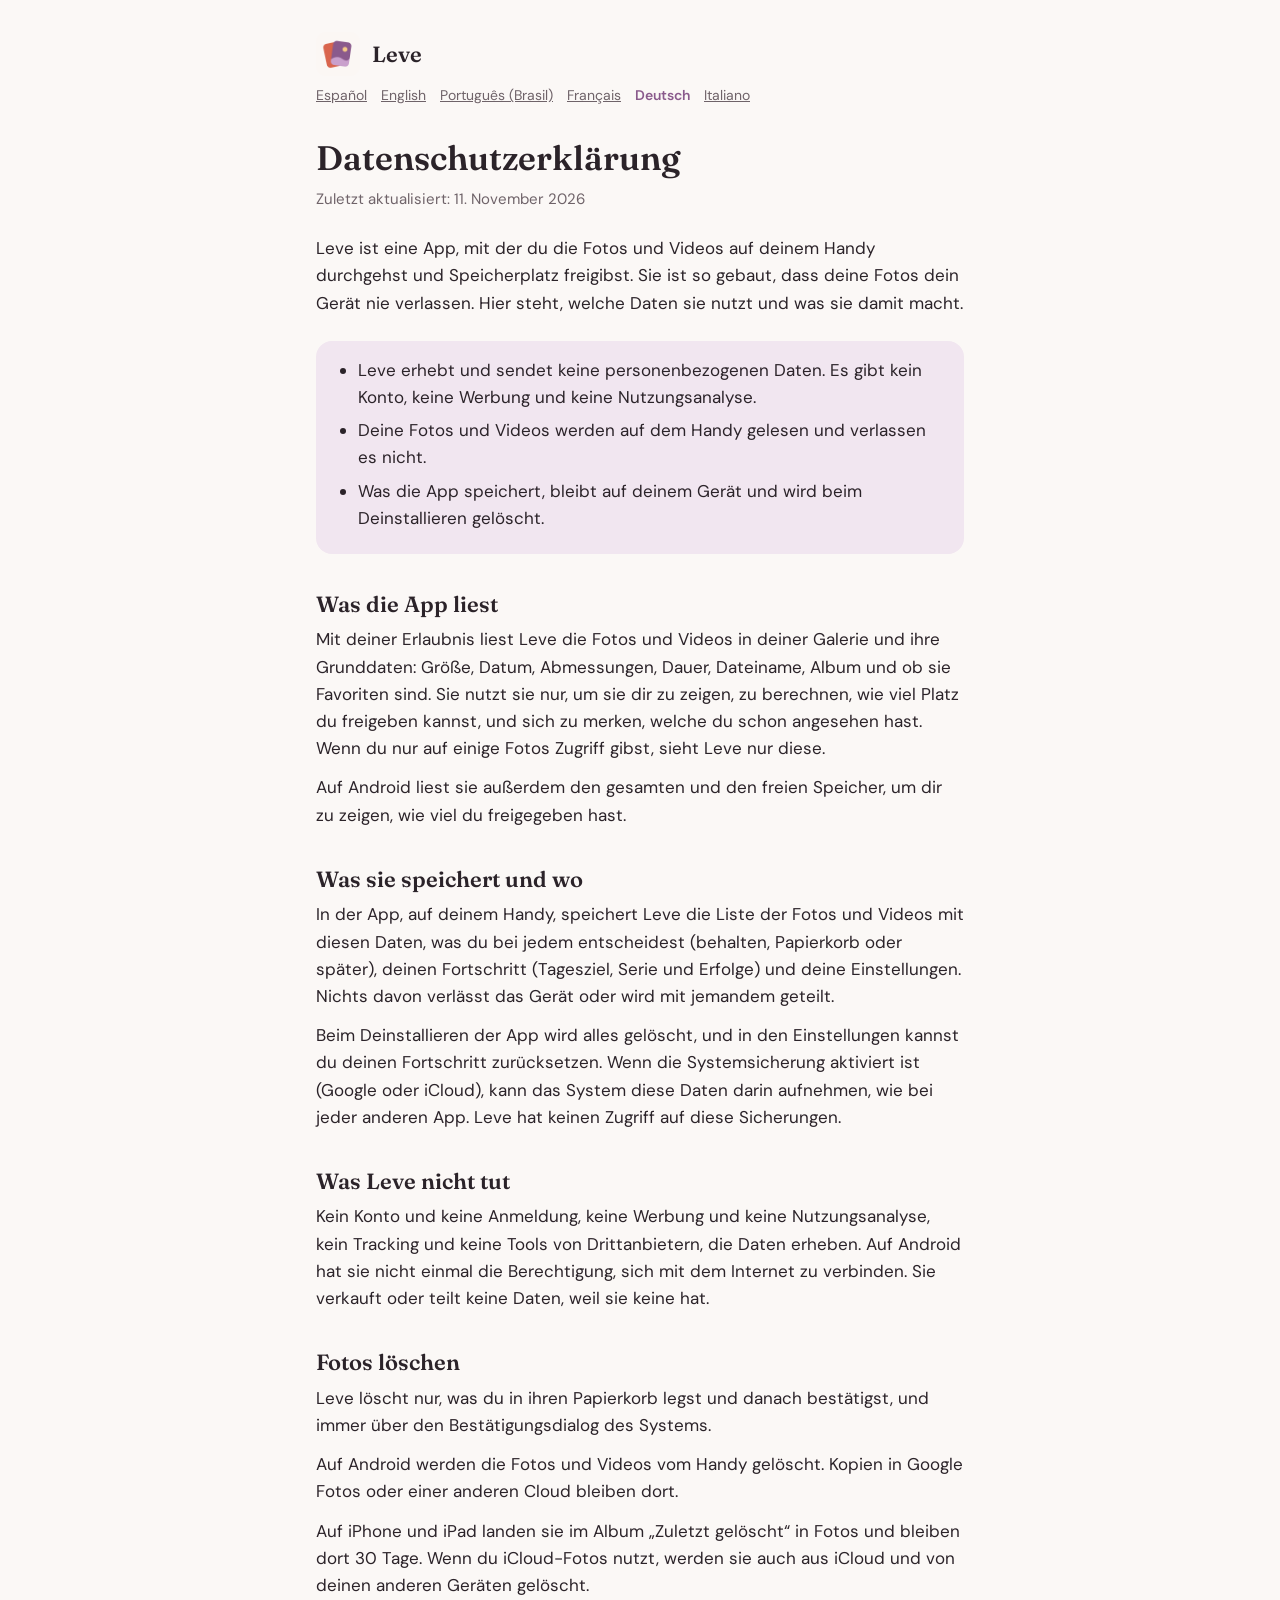
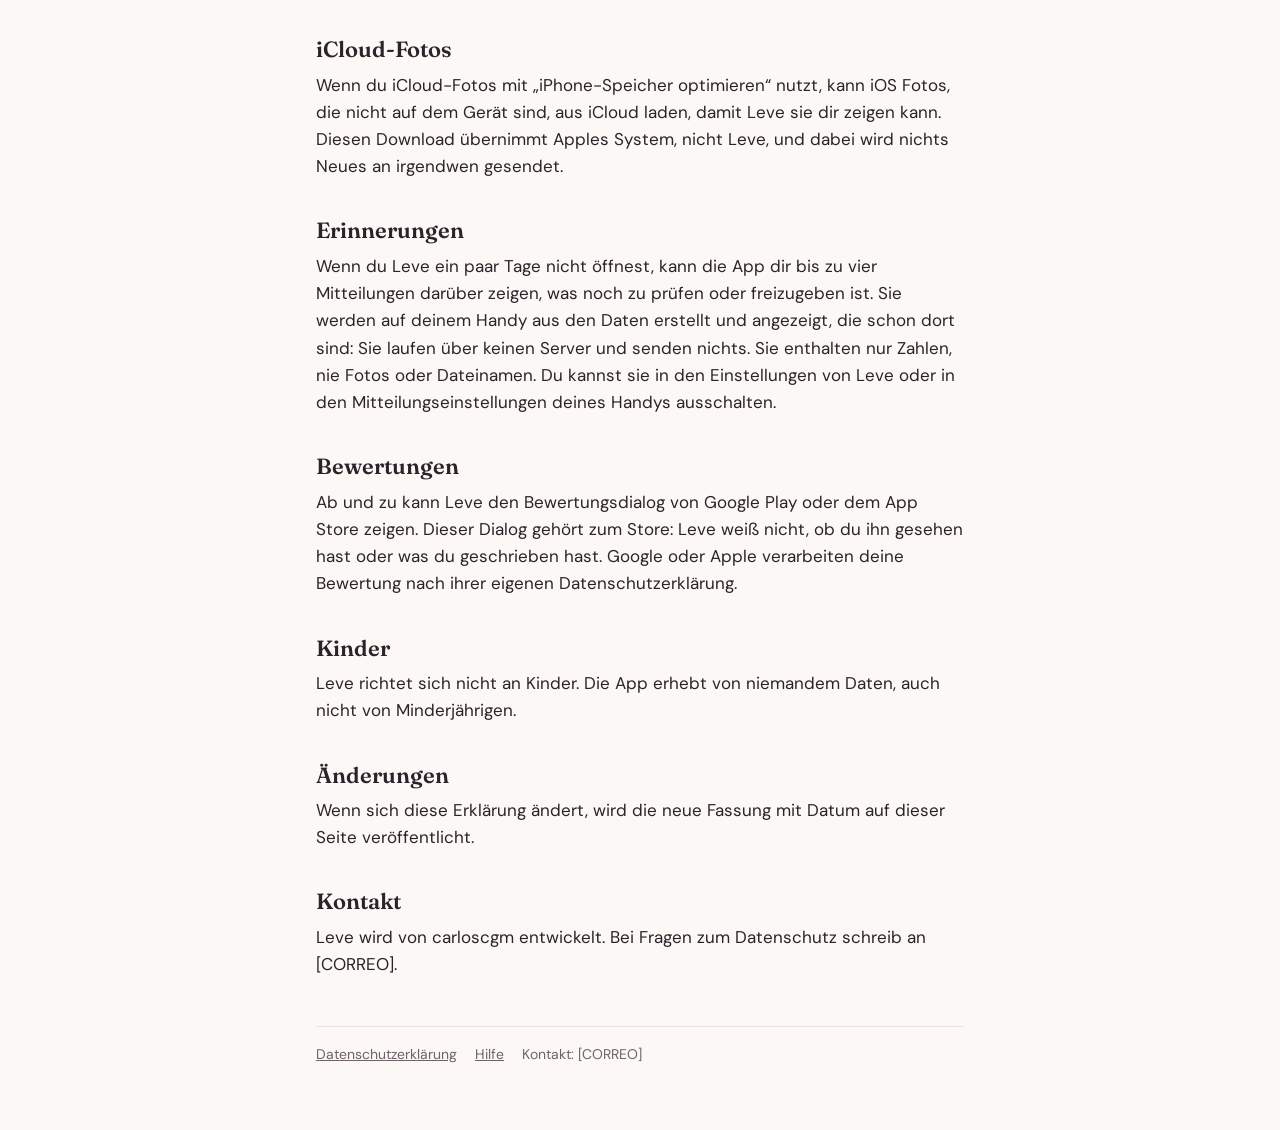
==== leve/de/privacy.html @ 7ef86759 "Add the pages for Leve, one folder per app Privacy policy and support in six languages, built in the" ====
<!doctype html>
<html lang="de">
<head>
<meta charset="utf-8">
<meta name="viewport" content="width=device-width, initial-scale=1">
<title>Datenschutzerklärung · Leve</title>
<meta name="description" content="Leve: Mach Platz auf deinem Handy, einfach per Wischen. Kein Konto, keine Werbung, und deine Fotos bleiben auf deinem Handy.">
<link rel="icon" href="../icon.png">
<link rel="alternate" hreflang="es" href="../es/privacy.html">
<link rel="alternate" hreflang="en" href="../en/privacy.html">
<link rel="alternate" hreflang="pt-BR" href="../pt-br/privacy.html">
<link rel="alternate" hreflang="fr" href="../fr/privacy.html">
<link rel="alternate" hreflang="de" href="../de/privacy.html">
<link rel="alternate" hreflang="it" href="../it/privacy.html">
<link rel="stylesheet" href="../style.css">
</head>
<body>
<main>
<header><img src="../icon.png" alt=""><a href="support.html">Leve</a></header>
<nav class="langs" aria-label="Language"><a href="../es/privacy.html" hreflang="es">Español</a> <a href="../en/privacy.html" hreflang="en">English</a> <a href="../pt-br/privacy.html" hreflang="pt-BR">Português (Brasil)</a> <a href="../fr/privacy.html" hreflang="fr">Français</a> <a href="../de/privacy.html" hreflang="de" aria-current="page">Deutsch</a> <a href="../it/privacy.html" hreflang="it">Italiano</a></nav>
<h1>Datenschutzerklärung</h1>
<p class="updated">Zuletzt aktualisiert: 11. November 2026</p>
<p>Leve ist eine App, mit der du die Fotos und Videos auf deinem Handy durchgehst und Speicherplatz freigibst. Sie ist so gebaut, dass deine Fotos dein Gerät nie verlassen. Hier steht, welche Daten sie nutzt und was sie damit macht.</p>
<div class="summary"><ul><li>Leve erhebt und sendet keine personenbezogenen Daten. Es gibt kein Konto, keine Werbung und keine Nutzungsanalyse.</li><li>Deine Fotos und Videos werden auf dem Handy gelesen und verlassen es nicht.</li><li>Was die App speichert, bleibt auf deinem Gerät und wird beim Deinstallieren gelöscht.</li></ul></div>
<h2>Was die App liest</h2>
<p>Mit deiner Erlaubnis liest Leve die Fotos und Videos in deiner Galerie und ihre Grunddaten: Größe, Datum, Abmessungen, Dauer, Dateiname, Album und ob sie Favoriten sind. Sie nutzt sie nur, um sie dir zu zeigen, zu berechnen, wie viel Platz du freigeben kannst, und sich zu merken, welche du schon angesehen hast. Wenn du nur auf einige Fotos Zugriff gibst, sieht Leve nur diese.</p>
<p>Auf Android liest sie außerdem den gesamten und den freien Speicher, um dir zu zeigen, wie viel du freigegeben hast.</p>
<h2>Was sie speichert und wo</h2>
<p>In der App, auf deinem Handy, speichert Leve die Liste der Fotos und Videos mit diesen Daten, was du bei jedem entscheidest (behalten, Papierkorb oder später), deinen Fortschritt (Tagesziel, Serie und Erfolge) und deine Einstellungen. Nichts davon verlässt das Gerät oder wird mit jemandem geteilt.</p>
<p>Beim Deinstallieren der App wird alles gelöscht, und in den Einstellungen kannst du deinen Fortschritt zurücksetzen. Wenn die Systemsicherung aktiviert ist (Google oder iCloud), kann das System diese Daten darin aufnehmen, wie bei jeder anderen App. Leve hat keinen Zugriff auf diese Sicherungen.</p>
<h2>Was Leve nicht tut</h2>
<p>Kein Konto und keine Anmeldung, keine Werbung und keine Nutzungsanalyse, kein Tracking und keine Tools von Drittanbietern, die Daten erheben. Auf Android hat sie nicht einmal die Berechtigung, sich mit dem Internet zu verbinden. Sie verkauft oder teilt keine Daten, weil sie keine hat.</p>
<h2>Fotos löschen</h2>
<p>Leve löscht nur, was du in ihren Papierkorb legst und danach bestätigst, und immer über den Bestätigungsdialog des Systems.</p>
<p>Auf Android werden die Fotos und Videos vom Handy gelöscht. Kopien in Google Fotos oder einer anderen Cloud bleiben dort.</p>
<p>Auf iPhone und iPad landen sie im Album „Zuletzt gelöscht“ in Fotos und bleiben dort 30 Tage. Wenn du iCloud-Fotos nutzt, werden sie auch aus iCloud und von deinen anderen Geräten gelöscht.</p>
<h2>iCloud-Fotos</h2>
<p>Wenn du iCloud-Fotos mit „iPhone-Speicher optimieren“ nutzt, kann iOS Fotos, die nicht auf dem Gerät sind, aus iCloud laden, damit Leve sie dir zeigen kann. Diesen Download übernimmt Apples System, nicht Leve, und dabei wird nichts Neues an irgendwen gesendet.</p>
<h2>Erinnerungen</h2>
<p>Wenn du Leve ein paar Tage nicht öffnest, kann die App dir bis zu vier Mitteilungen darüber zeigen, was noch zu prüfen oder freizugeben ist. Sie werden auf deinem Handy aus den Daten erstellt und angezeigt, die schon dort sind: Sie laufen über keinen Server und senden nichts. Sie enthalten nur Zahlen, nie Fotos oder Dateinamen. Du kannst sie in den Einstellungen von Leve oder in den Mitteilungseinstellungen deines Handys ausschalten.</p>
<h2>Bewertungen</h2>
<p>Ab und zu kann Leve den Bewertungsdialog von Google Play oder dem App Store zeigen. Dieser Dialog gehört zum Store: Leve weiß nicht, ob du ihn gesehen hast oder was du geschrieben hast. Google oder Apple verarbeiten deine Bewertung nach ihrer eigenen Datenschutzerklärung.</p>
<h2>Kinder</h2>
<p>Leve richtet sich nicht an Kinder. Die App erhebt von niemandem Daten, auch nicht von Minderjährigen.</p>
<h2>Änderungen</h2>
<p>Wenn sich diese Erklärung ändert, wird die neue Fassung mit Datum auf dieser Seite veröffentlicht.</p>
<h2>Kontakt</h2>
<p>Leve wird von carloscgm entwickelt. Bei Fragen zum Datenschutz schreib an [CORREO].</p>
<footer><a href="privacy.html">Datenschutzerklärung</a><a href="support.html">Hilfe</a><span>Kontakt: [CORREO]</span></footer>
</main>
</body>
</html>
---- leve/style.css ----
@font-face { font-family: Fraunces; src: url(fonts/Fraunces-Variable.ttf) format("truetype"); font-weight: 100 900; font-display: swap; }
@font-face { font-family: "DM Sans"; src: url(fonts/DMSans-Variable.ttf) format("truetype"); font-weight: 100 1000; font-display: swap; }
:root { --bg: #FBF8F6; --surface: #FFFFFF; --soft: #F1E6F0; --outline: #E9E2DE; --text: #2B2329; --muted: #6F6369; --brand: #8A5A8C; }
@media (prefers-color-scheme: dark) {
  :root { --bg: #1A1619; --surface: #241F23; --soft: #453945; --outline: #3A3337; --text: #F4EEF1; --muted: #B9ADB3; --brand: #C9A0CB; }
}
* { box-sizing: border-box; }
html { -webkit-text-size-adjust: 100%; }
body { margin: 0; background: var(--bg); color: var(--text); font: 17px/1.6 "DM Sans", system-ui, sans-serif; }
main { max-width: 680px; margin: 0 auto; padding: 32px 16px 64px; }
header { display: flex; align-items: center; gap: 12px; margin-bottom: 8px; }
header img { width: 44px; height: 44px; border-radius: 11px; }
header a { color: inherit; text-decoration: none; font: 600 22px Fraunces, Georgia, serif; }
nav.langs { display: flex; flex-wrap: wrap; gap: 4px 14px; font-size: 14px; margin: 0 0 32px; }
nav.langs a { color: var(--muted); }
nav.langs a[aria-current] { color: var(--brand); font-weight: 600; text-decoration: none; }
h1 { font: 600 34px/1.2 Fraunces, Georgia, serif; margin: 0 0 8px; }
h2 { font: 600 22px/1.3 Fraunces, Georgia, serif; margin: 36px 0 8px; }
h3 { font-size: 17px; margin: 20px 0 4px; }
p, ul { margin: 0 0 12px; }
ul { padding-left: 22px; }
li { margin-bottom: 6px; }
a { color: var(--brand); }
.updated { color: var(--muted); font-size: 15px; margin-bottom: 24px; }
.summary { background: var(--soft); border-radius: 16px; padding: 16px 20px; margin: 24px 0; }
.summary ul { margin: 0; }
details { background: var(--surface); border: 1px solid var(--outline); border-radius: 14px; padding: 4px 18px; margin: 10px 0; }
summary { cursor: pointer; font-weight: 600; padding: 12px 0; }
details[open] summary { margin-bottom: 4px; }
footer { margin-top: 48px; padding-top: 16px; border-top: 1px solid var(--outline); color: var(--muted); font-size: 14px; display: flex; flex-wrap: wrap; gap: 6px 18px; }
footer a { color: var(--muted); }
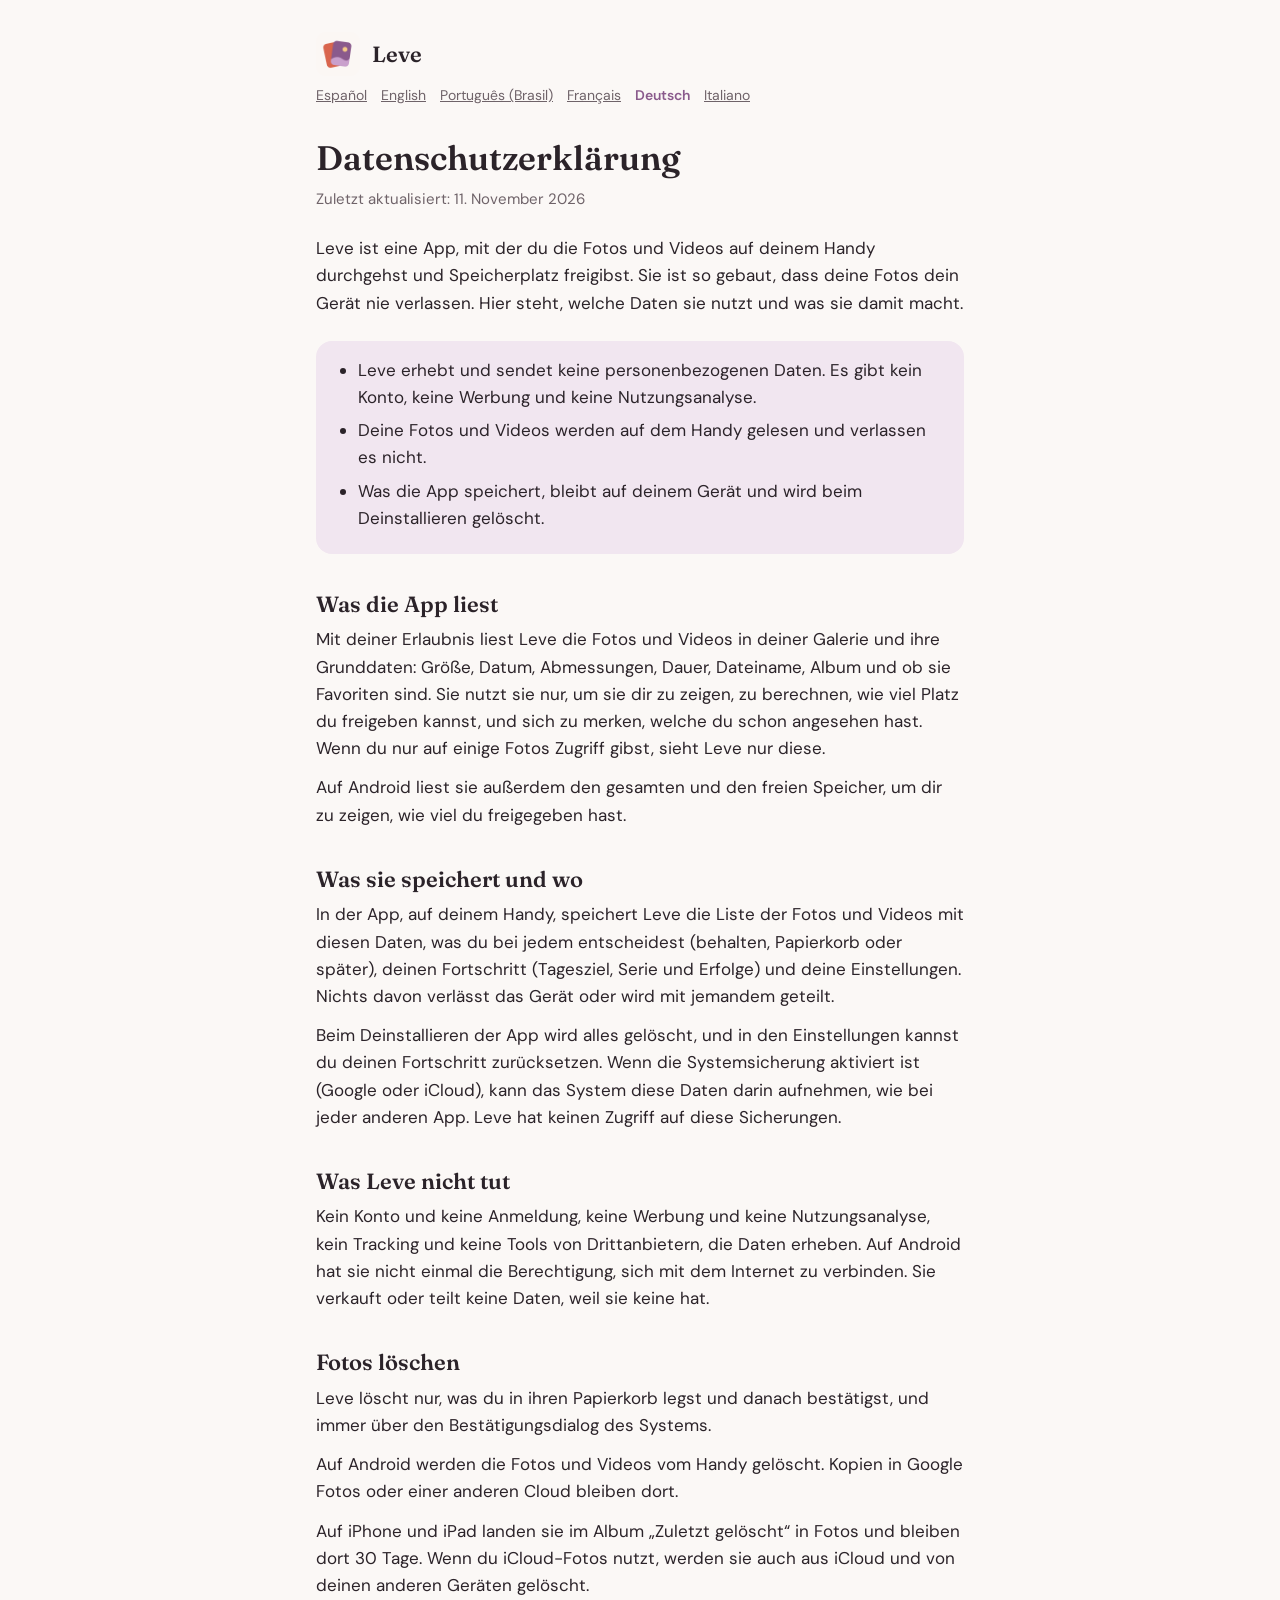
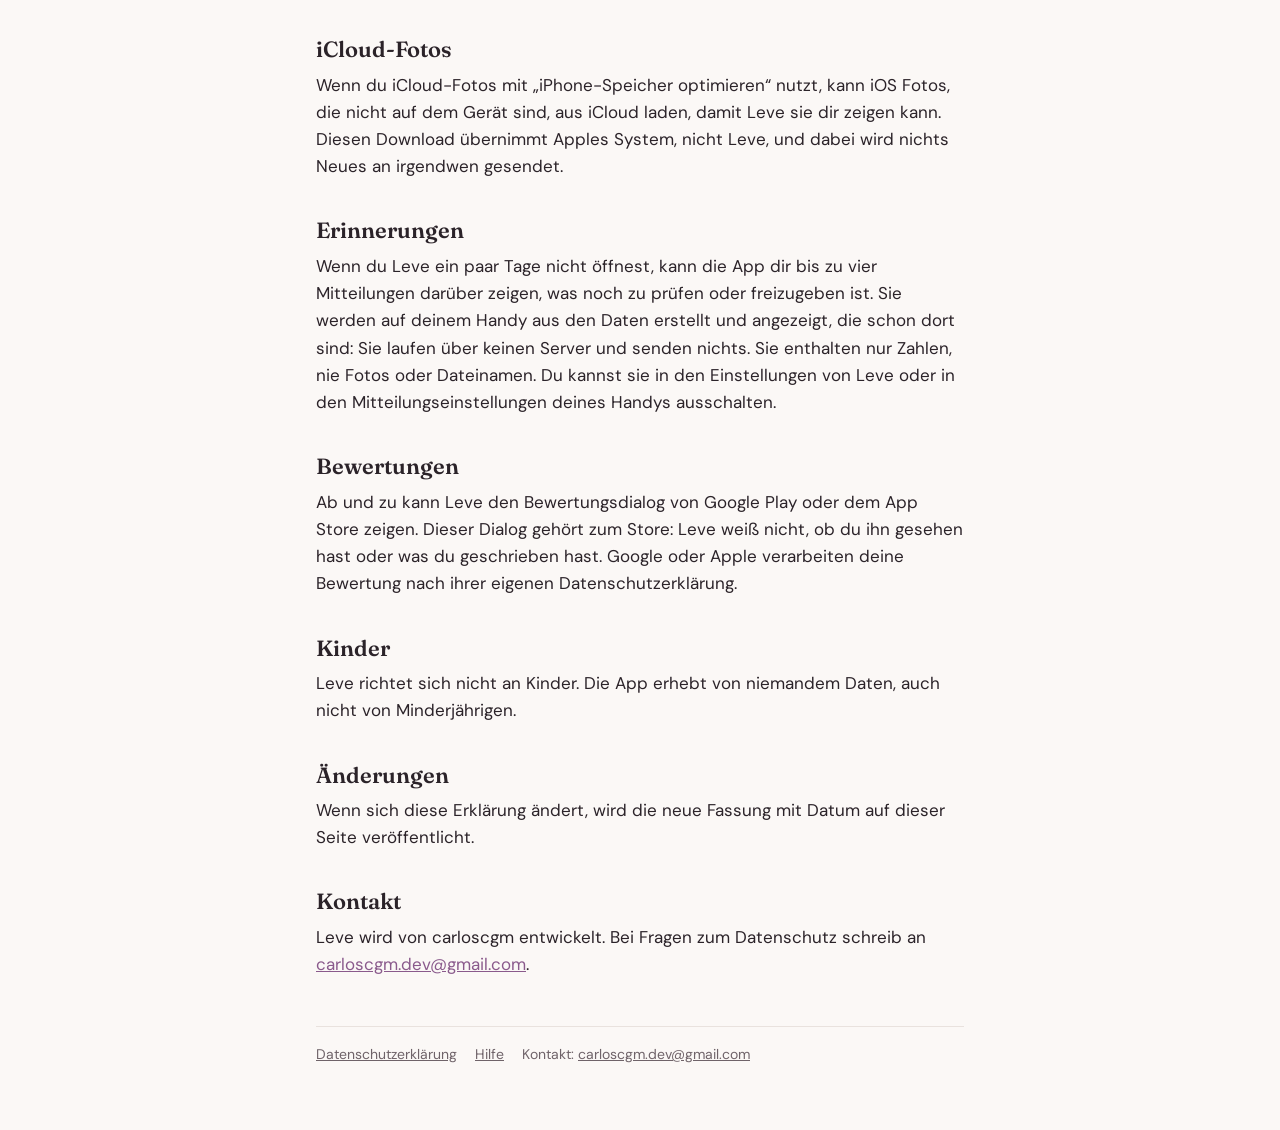
==== commit 582cc88a: "Add the contact address to Leve's pages" ====
--- a/leve/de/privacy.html
+++ b/leve/de/privacy.html
@@ -45,8 +45,8 @@
 <h2>Änderungen</h2>
 <p>Wenn sich diese Erklärung ändert, wird die neue Fassung mit Datum auf dieser Seite veröffentlicht.</p>
 <h2>Kontakt</h2>
-<p>Leve wird von carloscgm entwickelt. Bei Fragen zum Datenschutz schreib an [CORREO].</p>
-<footer><a href="privacy.html">Datenschutzerklärung</a><a href="support.html">Hilfe</a><span>Kontakt: [CORREO]</span></footer>
+<p>Leve wird von carloscgm entwickelt. Bei Fragen zum Datenschutz schreib an <a href="mailto:carloscgm.dev@gmail.com">carloscgm.dev@gmail.com</a>.</p>
+<footer><a href="privacy.html">Datenschutzerklärung</a><a href="support.html">Hilfe</a><span>Kontakt: <a href="mailto:carloscgm.dev@gmail.com">carloscgm.dev@gmail.com</a></span></footer>
 </main>
 </body>
 </html>
